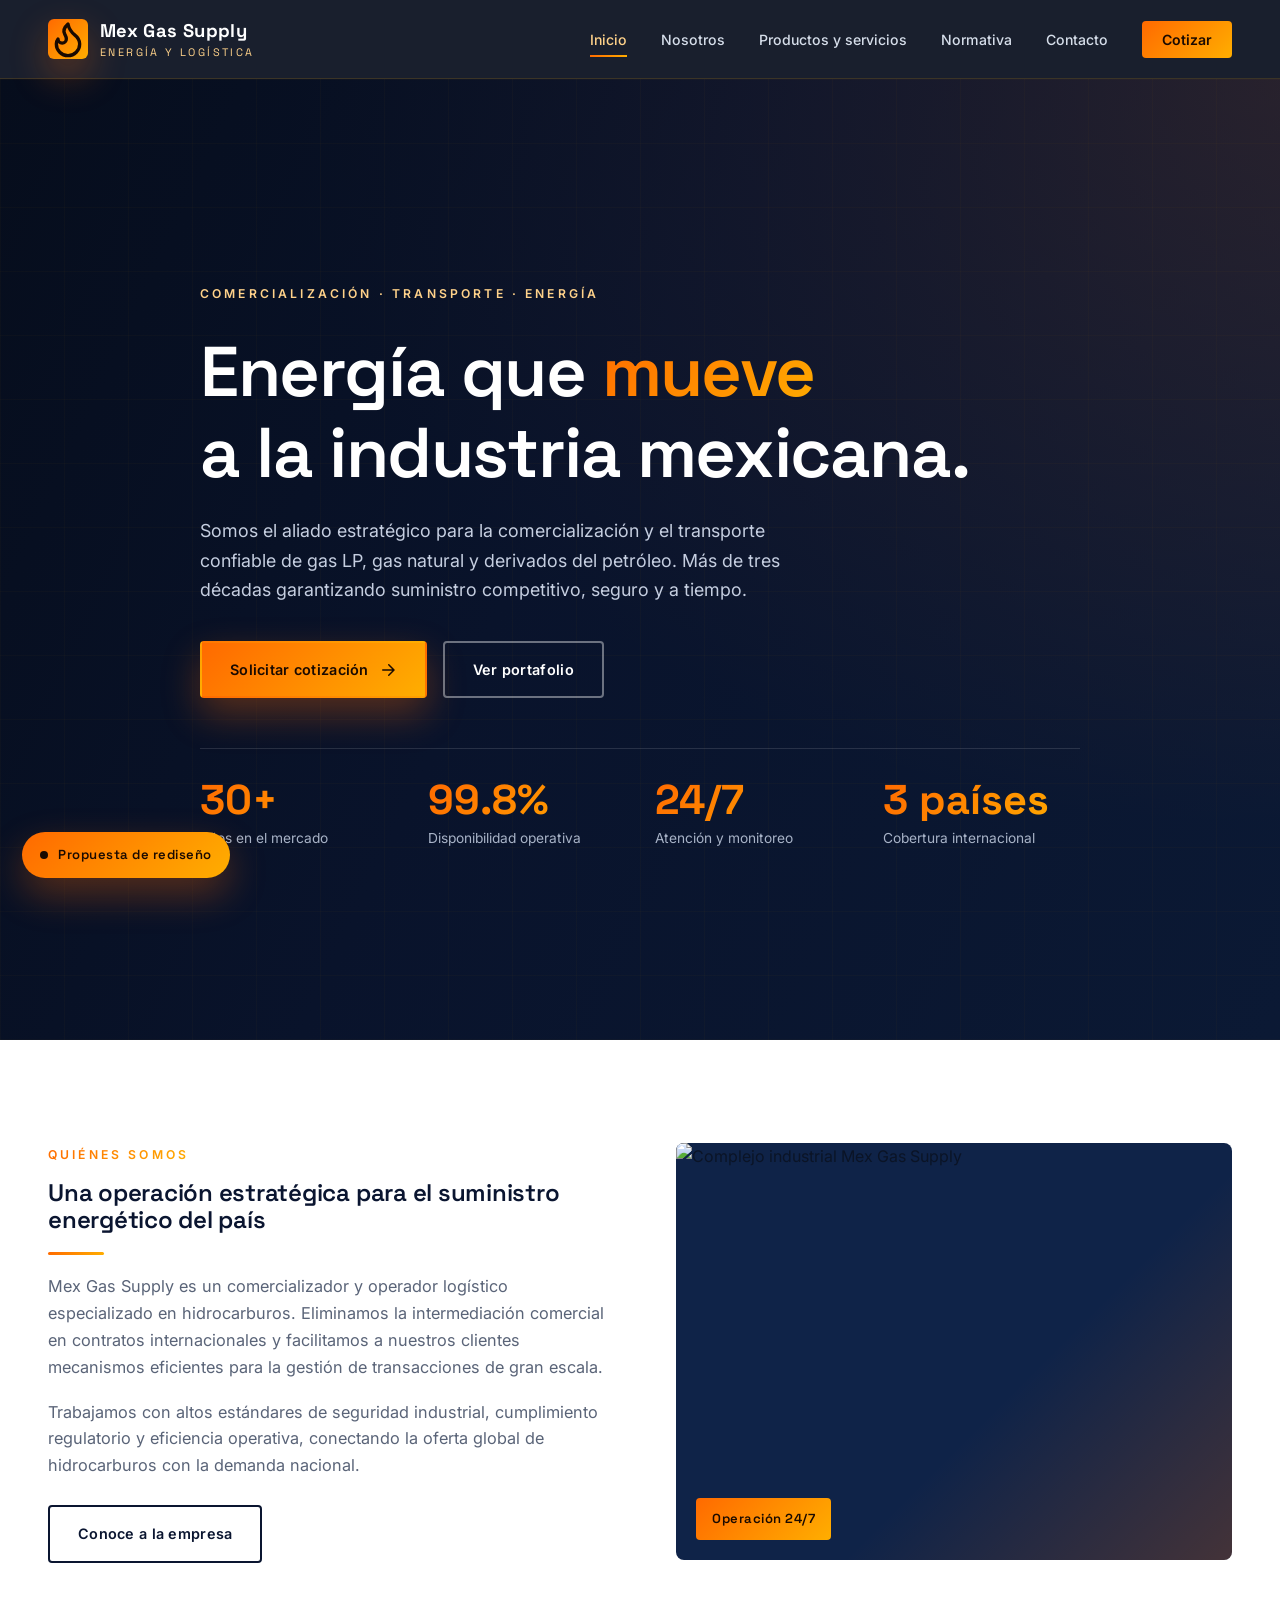
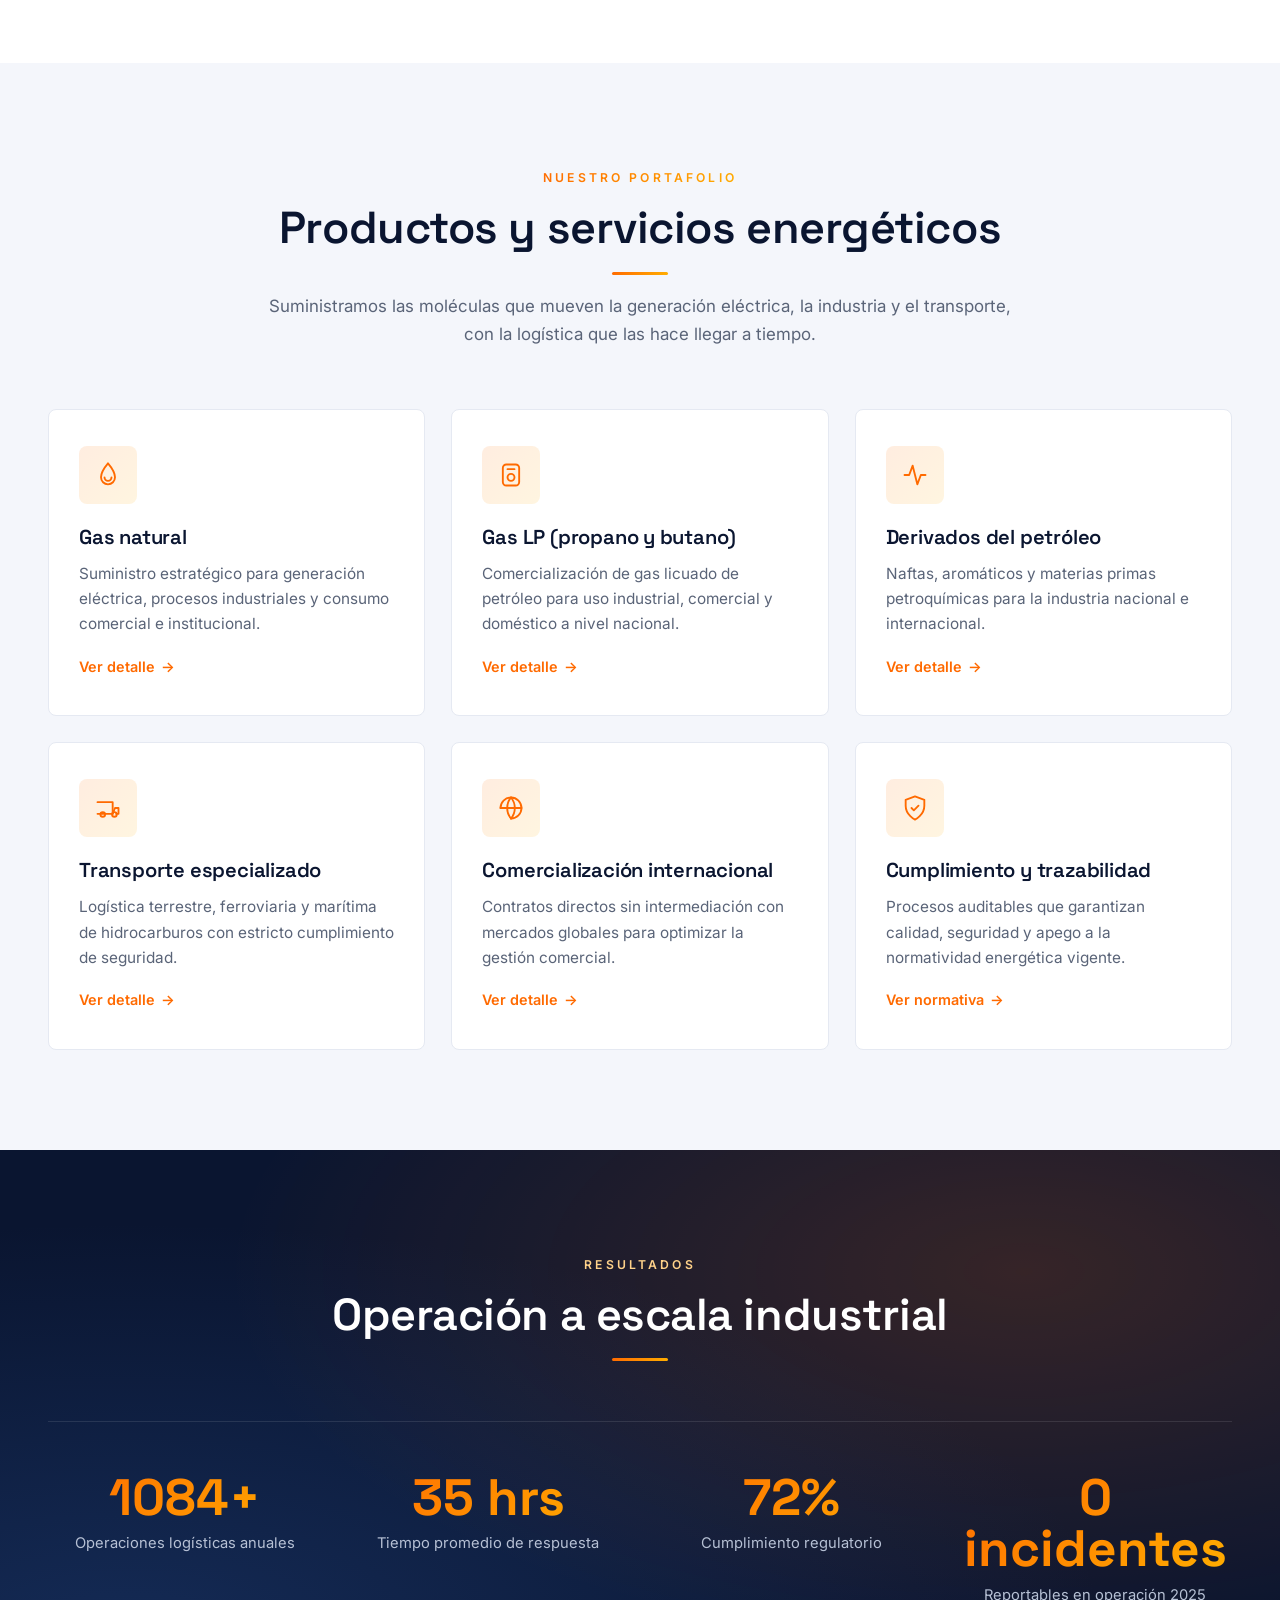
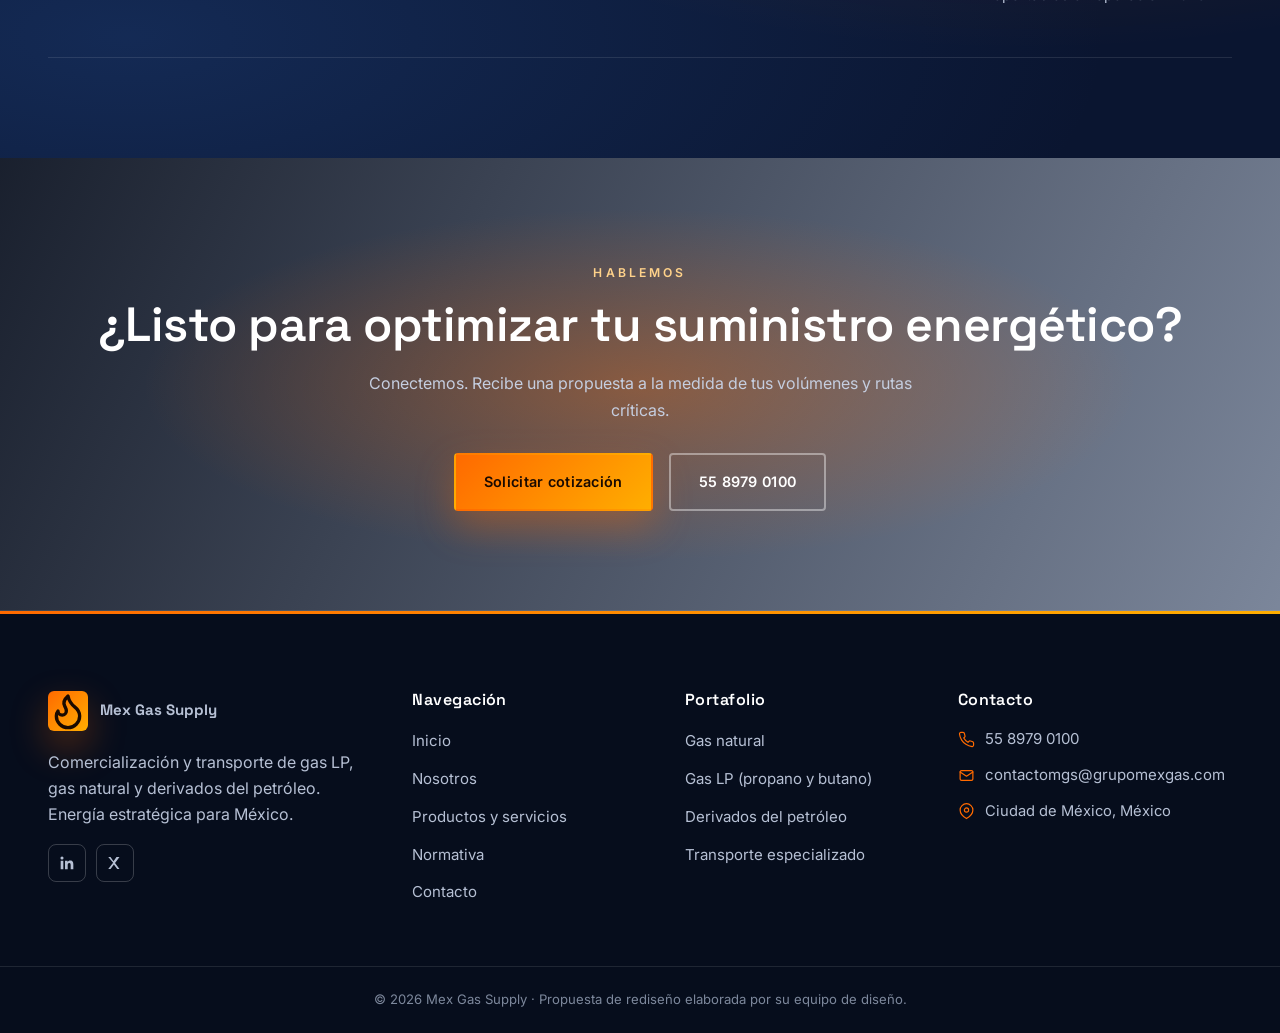
==== index.html @ ab895a46 "firts commit" ====
<!DOCTYPE html>
<html lang="es">
<head>
  <meta charset="UTF-8">
  <meta name="viewport" content="width=device-width, initial-scale=1.0">
  <title>Mex Gas Supply | Energía que mueve a México</title>
  <meta name="description" content="Mex Gas Supply: comercialización y transporte confiable de gas LP, gas natural y derivados del petróleo. Energía estratégica para la industria mexicana.">
  <link rel="stylesheet" href="styles.css">
</head>
<body>

  <!-- ============ HEADER ============ -->
  <header class="site-header">
    <div class="container header-inner">
      <a href="index.html" class="brand" aria-label="Mex Gas Supply">
        <span class="brand-mark"><svg viewBox="0 0 24 24" fill="none" stroke="#1a0a00" stroke-width="2" stroke-linecap="round" stroke-linejoin="round"><path d="M8.5 14.5A2.5 2.5 0 0 0 11 12c0-1.38-.5-2-1-3-1.072-2.143-.224-4.054 2-6 .5 2.5 2 4.9 4 6.5 2 1.6 3 3.5 3 5.5a7 7 0 1 1-14 0c0-1.153.433-2.294 1-3a2.5 2.5 0 0 0 2.5 2.5z"/></svg></span>
        <div>Mex Gas Supply<small>Energía y logística</small></div>
      </a>
      <nav aria-label="Navegación principal">
        <button class="nav-toggle" aria-label="Abrir menú" aria-expanded="false"><span></span></button>
        <ul class="nav-list">
          <li><a href="index.html" class="active">Inicio</a></li>
          <li><a href="nosotros.html">Nosotros</a></li>
          <li><a href="productos.html">Productos y servicios</a></li>
          <li><a href="normativa.html">Normativa</a></li>
          <li><a href="contacto.html">Contacto</a></li>
          <li class="nav-cta"><a href="contacto.html">Cotizar</a></li>
        </ul>
      </nav>
    </div>
  </header>

  <!-- ============ HERO ============ -->
  <section class="hero">
    <div class="hero-bg" style="background-image:url('https://images.unsplash.com/photo-1516199423456-1f1e91b06f25?auto=format&fit=crop&w=2000&q=70')"></div>
    <div class="container hero-inner">
      <span class="eyebrow light">Comercialización · Transporte · Energía</span>
      <h1>Energía que <span class="hl">mueve</span><br>a la industria mexicana.</h1>
      <p class="lead">Somos el aliado estratégico para la comercialización y el transporte confiable de gas LP, gas natural y derivados del petróleo. Más de tres décadas garantizando suministro competitivo, seguro y a tiempo.</p>
      <div class="hero-actions">
        <a href="contacto.html" class="btn btn-amber">Solicitar cotización
          <svg viewBox="0 0 24 24" fill="none" stroke="currentColor" stroke-width="2" stroke-linecap="round" stroke-linejoin="round"><path d="M5 12h14M13 5l7 7-7 7"/></svg>
        </a>
        <a href="productos.html" class="btn btn-outline">Ver portafolio</a>
      </div>

      <div class="hero-stats">
        <div class="stat"><div class="num count" data-target="30" data-suffix="+">30+</div><p>Años en el mercado</p></div>
        <div class="stat"><div class="num count" data-target="99.8" data-suffix="%">99.8%</div><p>Disponibilidad operativa</p></div>
        <div class="stat"><div class="num count" data-target="24" data-suffix="/7">24/7</div><p>Atención y monitoreo</p></div>
        <div class="stat"><div class="num count" data-target="3" data-suffix=" países">3 países</div><p>Cobertura internacional</p></div>
      </div>
    </div>
  </section>

  <!-- ============ INTRO / SPLIT ============ -->
  <section>
    <div class="container split">
      <div class="text reveal">
        <span class="eyebrow">Quiénes somos</span>
        <h2>Una operación estratégica para el suministro energético del país</h2>
        <hr class="gold-rule">
        <p>Mex Gas Supply es un comercializador y operador logístico especializado en hidrocarburos. Eliminamos la intermediación comercial en contratos internacionales y facilitamos a nuestros clientes mecanismos eficientes para la gestión de transacciones de gran escala.</p>
        <p>Trabajamos con altos estándares de seguridad industrial, cumplimiento regulatorio y eficiencia operativa, conectando la oferta global de hidrocarburos con la demanda nacional.</p>
        <a href="nosotros.html" class="btn btn-outline-dark" style="margin-top:8px;">Conoce a la empresa</a>
      </div>
      <div class="media reveal">
        <img src="https://images.unsplash.com/photo-1693847173071-bd6237101335?auto=format&fit=crop&w=1400&q=70" alt="Complejo industrial Mex Gas Supply" loading="lazy">
        <span class="badge">Operación 24/7</span>
      </div>
    </div>
  </section>

  <!-- ============ SERVICIOS ============ -->
  <section class="bg-light">
    <div class="container">
      <div class="section-head center reveal">
        <span class="eyebrow">Nuestro portafolio</span>
        <h2>Productos y servicios energéticos</h2>
        <hr class="gold-rule center">
        <p>Suministramos las moléculas que mueven la generación eléctrica, la industria y el transporte, con la logística que las hace llegar a tiempo.</p>
      </div>
      <div class="service-grid">
        <div class="svc-card reveal">
          <div class="ic"><svg viewBox="0 0 24 24" fill="none" stroke="currentColor" stroke-width="1.6" stroke-linecap="round" stroke-linejoin="round"><path d="M12 2C12 2 6 9 6 14a6 6 0 0 0 12 0c0-5-6-12-6-12z"/><path d="M9 14a3 3 0 0 0 6 0"/></svg></div>
          <h3>Gas natural</h3>
          <p>Suministro estratégico para generación eléctrica, procesos industriales y consumo comercial e institucional.</p>
          <a href="productos.html" class="arrow">Ver detalle </a>
        </div>
        <div class="svc-card reveal">
          <div class="ic"><svg viewBox="0 0 24 24" fill="none" stroke="currentColor" stroke-width="1.6" stroke-linecap="round" stroke-linejoin="round"><rect x="5" y="3" width="14" height="18" rx="3"/><circle cx="12" cy="14" r="3"/><path d="M9 7h6"/></svg></div>
          <h3>Gas LP (propano y butano)</h3>
          <p>Comercialización de gas licuado de petróleo para uso industrial, comercial y doméstico a nivel nacional.</p>
          <a href="productos.html" class="arrow">Ver detalle </a>
        </div>
        <div class="svc-card reveal">
          <div class="ic"><svg viewBox="0 0 24 24" fill="none" stroke="currentColor" stroke-width="1.6" stroke-linecap="round" stroke-linejoin="round"><path d="M3 12h4l3-8 4 16 3-8h4"/></svg></div>
          <h3>Derivados del petróleo</h3>
          <p>Naftas, aromáticos y materias primas petroquímicas para la industria nacional e internacional.</p>
          <a href="productos.html" class="arrow">Ver detalle </a>
        </div>
        <div class="svc-card reveal">
          <div class="ic"><svg viewBox="0 0 24 24" fill="none" stroke="currentColor" stroke-width="1.6" stroke-linecap="round" stroke-linejoin="round"><path d="M3 17h13l2-5h3v5h-2"/><circle cx="7.5" cy="17.5" r="2"/><circle cx="17.5" cy="17.5" r="2"/><path d="M3 7h13v10"/></svg></div>
          <h3>Transporte especializado</h3>
          <p>Logística terrestre, ferroviaria y marítima de hidrocarburos con estricto cumplimiento de seguridad.</p>
          <a href="productos.html" class="arrow">Ver detalle </a>
        </div>
        <div class="svc-card reveal">
          <div class="ic"><svg viewBox="0 0 24 24" fill="none" stroke="currentColor" stroke-width="1.6" stroke-linecap="round" stroke-linejoin="round"><path d="M3 12c0-5 4-9 9-9s9 4 9 9-4 9-9 9"/><path d="M3 12h18"/><path d="M12 3a14 14 0 0 1 0 18"/><path d="M12 3a14 14 0 0 0 0 18"/></svg></div>
          <h3>Comercialización internacional</h3>
          <p>Contratos directos sin intermediación con mercados globales para optimizar la gestión comercial.</p>
          <a href="productos.html" class="arrow">Ver detalle </a>
        </div>
        <div class="svc-card reveal">
          <div class="ic"><svg viewBox="0 0 24 24" fill="none" stroke="currentColor" stroke-width="1.6" stroke-linecap="round" stroke-linejoin="round"><path d="M12 22s8-4 8-12V5l-8-3-8 3v5c0 8 8 12 8 12z"/><path d="M9 12l2 2 4-4"/></svg></div>
          <h3>Cumplimiento y trazabilidad</h3>
          <p>Procesos auditables que garantizan calidad, seguridad y apego a la normatividad energética vigente.</p>
          <a href="normativa.html" class="arrow">Ver normativa </a>
        </div>
      </div>
    </div>
  </section>

  <!-- ============ MÉTRICAS BAND ============ -->
  <section class="bg-dark">
    <div class="container">
      <div class="section-head center reveal">
        <span class="eyebrow light">Resultados</span>
        <h2>Operación a escala industrial</h2>
        <hr class="gold-rule center">
      </div>
      <div class="metrics">
        <div class="metric reveal"><div class="num"><span class="count" data-target="1500" data-suffix="+">1,500+</span></div><p>Operaciones logísticas anuales</p></div>
        <div class="metric reveal"><div class="num"><span class="count" data-target="48" data-suffix=" hrs">48 hrs</span></div><p>Tiempo promedio de respuesta</p></div>
        <div class="metric reveal"><div class="num"><span class="count" data-target="100" data-suffix="%">100%</span></div><p>Cumplimiento regulatorio</p></div>
        <div class="metric reveal"><div class="num"><span class="count" data-target="0" data-suffix=" incidentes">0 incidentes</span></div><p>Reportables en operación 2025</p></div>
      </div>
    </div>
  </section>

  <!-- ============ CTA ============ -->
  <section class="cta-band" style="background-image:linear-gradient(115deg, rgba(6,13,28,.92), rgba(15,35,72,.55)), url('https://images.unsplash.com/photo-1566221857770-508d35ee6220?auto=format&fit=crop&w=2000&q=70'); background-size:cover; background-position:center;">
    <div class="container reveal">
      <span class="eyebrow light">Hablemos</span>
      <h2>¿Listo para optimizar tu suministro energético?</h2>
      <p>Conectemos. Recibe una propuesta a la medida de tus volúmenes y rutas críticas.</p>
      <div class="hero-actions" style="justify-content:center;">
        <a href="contacto.html" class="btn btn-amber">Solicitar cotización</a>
        <a href="tel:+525589790100" class="btn btn-outline">55 8979 0100</a>
      </div>
    </div>
  </section>

  <!-- ============ FOOTER ============ -->
  <footer class="site-footer">
    <div class="container">
      <div class="footer-grid">
        <div class="footer-col">
          <a href="index.html" class="footer-brand">
            <span class="brand-mark"><svg viewBox="0 0 24 24" fill="none" stroke="#1a0a00" stroke-width="2" stroke-linecap="round" stroke-linejoin="round"><path d="M8.5 14.5A2.5 2.5 0 0 0 11 12c0-1.38-.5-2-1-3-1.072-2.143-.224-4.054 2-6 .5 2.5 2 4.9 4 6.5 2 1.6 3 3.5 3 5.5a7 7 0 1 1-14 0c0-1.153.433-2.294 1-3a2.5 2.5 0 0 0 2.5 2.5z"/></svg></span>
            Mex Gas Supply
          </a>
          <p>Comercialización y transporte de gas LP, gas natural y derivados del petróleo. Energía estratégica para México.</p>
          <div class="footer-social">
            <a href="#" aria-label="LinkedIn"><svg viewBox="0 0 24 24" fill="currentColor"><path d="M20.45 20.45h-3.55v-5.57c0-1.33-.02-3.03-1.85-3.03-1.85 0-2.13 1.45-2.13 2.94v5.66H9.36V9h3.41v1.56h.05c.47-.9 1.63-1.85 3.36-1.85 3.6 0 4.27 2.37 4.27 5.45v6.29zM5.34 7.43a2.06 2.06 0 1 1 0-4.13 2.06 2.06 0 0 1 0 4.13zM7.12 20.45H3.56V9h3.56v11.45z"/></svg></a>
            <a href="#" aria-label="Twitter"><svg viewBox="0 0 24 24" fill="currentColor"><path d="M18 4l-6 8 6 8h-3l-4.5-6L6 20H3l6.5-8.5L3 4h3l4 5.5L14 4z"/></svg></a>
          </div>
        </div>
        <div class="footer-col">
          <h4>Navegación</h4>
          <ul>
            <li><a href="index.html">Inicio</a></li>
            <li><a href="nosotros.html">Nosotros</a></li>
            <li><a href="productos.html">Productos y servicios</a></li>
            <li><a href="normativa.html">Normativa</a></li>
            <li><a href="contacto.html">Contacto</a></li>
          </ul>
        </div>
        <div class="footer-col">
          <h4>Portafolio</h4>
          <ul>
            <li><a href="productos.html">Gas natural</a></li>
            <li><a href="productos.html">Gas LP (propano y butano)</a></li>
            <li><a href="productos.html">Derivados del petróleo</a></li>
            <li><a href="productos.html">Transporte especializado</a></li>
          </ul>
        </div>
        <div class="footer-col">
          <h4>Contacto</h4>
          <ul class="footer-contact">
            <li><svg viewBox="0 0 24 24" fill="none" stroke="currentColor" stroke-width="1.7" stroke-linecap="round" stroke-linejoin="round"><path d="M22 16.92v3a2 2 0 0 1-2.18 2 19.79 19.79 0 0 1-8.63-3.07 19.5 19.5 0 0 1-6-6 19.79 19.79 0 0 1-3.07-8.67A2 2 0 0 1 4.11 2h3a2 2 0 0 1 2 1.72c.13.96.36 1.9.7 2.81a2 2 0 0 1-.45 2.11L8.09 9.91a16 16 0 0 0 6 6l1.27-1.27a2 2 0 0 1 2.11-.45c.91.34 1.85.57 2.81.7A2 2 0 0 1 22 16.92z"/></svg><span><a href="tel:+525589790100">55 8979 0100</a></span></li>
            <li><svg viewBox="0 0 24 24" fill="none" stroke="currentColor" stroke-width="1.7" stroke-linecap="round" stroke-linejoin="round"><rect x="3" y="5" width="18" height="14" rx="2"/><path d="M3 7l9 6 9-6"/></svg><span><a href="mailto:contactomgs@grupomexgas.com">contactomgs@grupomexgas.com</a></span></li>
            <li><svg viewBox="0 0 24 24" fill="none" stroke="currentColor" stroke-width="1.7" stroke-linecap="round" stroke-linejoin="round"><path d="M21 10c0 7-9 12-9 12s-9-5-9-12a9 9 0 0 1 18 0z"/><circle cx="12" cy="10" r="3"/></svg><span>Ciudad de México, México</span></li>
          </ul>
        </div>
      </div>
    </div>
    <div class="footer-bottom">
      <div class="container">© <span class="js-year">2026</span> Mex Gas Supply · Propuesta de rediseño elaborada por su equipo de diseño.</div>
    </div>
  </footer>

  <div class="propuesta-banner"><span class="dot"></span> Propuesta de rediseño</div>

  <script src="script.js"></script>
</body>
</html>
---- styles.css ----
/* ============================================================
   Mex Gas Supply — Propuesta de rediseño
   Estilo: Corporativo energético moderno (azul marino + ámbar)
   ============================================================ */

@import url('https://fonts.googleapis.com/css2?family=Space+Grotesk:wght@500;600;700&family=Inter:wght@300;400;500;600;700&display=swap');

:root {
  --bg-deep:    #060d1c;
  --navy-900:   #0a1530;
  --navy-800:   #0f2348;
  --navy-700:   #173465;
  --navy-600:   #234a8c;
  --accent:     #ff6a00;
  --accent-2:   #ffae00;
  --amber:      #ffb648;
  --amber-soft: #ffd28a;
  --grad: linear-gradient(135deg, #ff6a00 0%, #ffae00 100%);
  --grad-soft: linear-gradient(135deg, rgba(255,106,0,.12), rgba(255,174,0,.12));

  --paper:      #ffffff;
  --light:      #f4f6fb;
  --line:       #e5e9f2;
  --ink:        #0b1426;
  --muted:      #5a6478;

  --shadow:     0 24px 50px rgba(10,21,48,.12);
  --shadow-sm:  0 10px 26px rgba(10,21,48,.08);
  --shadow-amber: 0 16px 38px rgba(255,106,0,.32);

  --display: 'Space Grotesk', system-ui, sans-serif;
  --body: 'Inter', system-ui, -apple-system, sans-serif;
  --maxw: 1240px;
}

* { box-sizing: border-box; margin: 0; padding: 0; }
html { scroll-behavior: smooth; }
body {
  font-family: var(--body);
  color: var(--ink);
  background: var(--paper);
  line-height: 1.65;
  -webkit-font-smoothing: antialiased;
}
img { max-width: 100%; display: block; }
a { color: inherit; text-decoration: none; }

h1, h2, h3, h4 { font-family: var(--display); font-weight: 600; color: var(--navy-900); line-height: 1.15; letter-spacing: -.01em; }
.bg-dark h1, .bg-dark h2, .bg-dark h3, .bg-dark h4 { color: #fff; }

.container { width: 100%; max-width: var(--maxw); margin: 0 auto; padding: 0 28px; }

.eyebrow {
  font-family: var(--body);
  font-size: .76rem; font-weight: 600;
  letter-spacing: .26em; text-transform: uppercase;
  background: var(--grad); -webkit-background-clip: text; background-clip: text; color: transparent;
  margin-bottom: 14px; display: inline-block;
}
.eyebrow.light { background: none; color: var(--amber-soft); -webkit-text-fill-color: var(--amber-soft); }

.gold-rule { width: 56px; height: 3px; background: var(--grad); border: 0; margin: 18px 0; border-radius: 3px; }
.gold-rule.center { margin-left: auto; margin-right: auto; }

/* ---------- Botones ---------- */
.btn {
  display: inline-flex; align-items: center; gap: 10px;
  font-family: var(--body); font-weight: 600; font-size: .9rem;
  letter-spacing: .02em;
  padding: 15px 28px; border-radius: 4px; cursor: pointer;
  border: 2px solid transparent; transition: all .25s ease;
}
.btn svg { width: 18px; height: 18px; }
.btn-amber { background: var(--grad); color: #1a0a00; box-shadow: var(--shadow-amber); }
.btn-amber:hover { transform: translateY(-2px); box-shadow: 0 22px 44px rgba(255,106,0,.45); }
.btn-outline { background: transparent; color: #fff; border-color: rgba(255,255,255,.4); }
.btn-outline:hover { border-color: var(--amber); color: var(--amber-soft); background: rgba(255,180,72,.08); }
.btn-dark { background: var(--navy-900); color: #fff; }
.btn-dark:hover { background: var(--navy-800); transform: translateY(-2px); }
.btn-outline-dark { background: transparent; color: var(--navy-900); border-color: var(--navy-900); }
.btn-outline-dark:hover { background: var(--navy-900); color: #fff; }

/* ============================================================
   HEADER
   ============================================================ */
.site-header {
  position: sticky; top: 0; z-index: 100;
  background: rgba(6, 13, 28, .92); backdrop-filter: blur(12px);
  border-bottom: 1px solid rgba(255,174,0,.15);
}
.header-inner { display: flex; align-items: center; justify-content: space-between; height: 78px; }
.brand { display: flex; align-items: center; gap: 12px; color: #fff; font-family: var(--display); font-weight: 700; font-size: 1.15rem; letter-spacing: .02em; }
.brand-mark { width: 40px; height: 40px; border-radius: 6px; background: var(--grad); display: grid; place-items: center; box-shadow: var(--shadow-amber); }
.brand-mark span { color: #1a0a00; font-family: var(--display); font-weight: 700; font-size: 1.05rem; }
.brand small { display: block; color: var(--amber-soft); font-size: .68rem; font-weight: 400; letter-spacing: .22em; text-transform: uppercase; margin-top: -2px; }

.nav-list { list-style: none; display: flex; align-items: center; gap: 34px; }
.nav-list a {
  color: #d6deea; font-size: .88rem; font-weight: 500;
  position: relative; padding: 6px 0; transition: color .2s;
}
.nav-list a::after {
  content: ''; position: absolute; left: 0; bottom: -3px;
  width: 0; height: 2px; background: var(--grad); transition: width .3s;
}
.nav-list a:hover { color: #fff; }
.nav-list a:hover::after, .nav-list a.active::after { width: 100%; }
.nav-list a.active { color: var(--amber-soft); }

.nav-cta a {
  background: var(--grad); color: #1a0a00 !important;
  padding: 10px 20px !important; border-radius: 4px; font-weight: 600;
}
.nav-cta a::after { display: none; }
.nav-cta a:hover { transform: translateY(-1px); box-shadow: var(--shadow-amber); }

.nav-toggle { display: none; background: none; border: 0; cursor: pointer; width: 40px; height: 40px; position: relative; }
.nav-toggle span, .nav-toggle span::before, .nav-toggle span::after {
  content: ''; position: absolute; left: 8px; width: 24px; height: 2px; background: #fff; transition: all .3s;
}
.nav-toggle span { top: 19px; }
.nav-toggle span::before { top: -7px; }
.nav-toggle span::after { top: 7px; }
.nav-toggle.open span { background: transparent; }
.nav-toggle.open span::before { top: 0; transform: rotate(45deg); }
.nav-toggle.open span::after { top: 0; transform: rotate(-45deg); }

/* ============================================================
   HERO
   ============================================================ */
.hero {
  position: relative; min-height: 86vh; color: #fff; overflow: hidden;
  background:
    linear-gradient(115deg, rgba(6,13,28,.92) 0%, rgba(10,21,48,.78) 45%, rgba(15,35,72,.55) 100%),
    radial-gradient(ellipse at top right, rgba(255,106,0,.35), transparent 55%),
    var(--bg-deep);
  display: flex; align-items: center;
}
.hero-bg {
  position: absolute; inset: 0; z-index: 0;
  background-size: cover; background-position: center;
  opacity: .55; mix-blend-mode: luminosity;
}
.hero::after {
  content: ''; position: absolute; inset: 0;
  background-image:
    linear-gradient(rgba(255,174,0,.05) 1px, transparent 1px),
    linear-gradient(90deg, rgba(255,174,0,.05) 1px, transparent 1px);
  background-size: 64px 64px; opacity: .5; pointer-events: none;
}
.hero-inner { position: relative; z-index: 2; max-width: 880px; padding: 100px 0 90px; }
.hero h1 {
  color: #fff; font-size: clamp(2.4rem, 5.6vw, 4.4rem);
  margin: 14px 0 22px; letter-spacing: -.02em;
}
.hero h1 .hl { background: var(--grad); -webkit-background-clip: text; background-clip: text; color: transparent; }
.hero p.lead { color: #c5cee0; font-size: 1.12rem; max-width: 620px; margin-bottom: 36px; }
.hero-actions { display: flex; gap: 16px; flex-wrap: wrap; }
.hero-stats {
  position: relative; z-index: 2; display: grid; grid-template-columns: repeat(4, 1fr);
  gap: 30px; padding: 30px 0 0; margin-top: 50px;
  border-top: 1px solid rgba(255,255,255,.12);
}
.hero-stats .stat .num {
  font-family: var(--display); font-size: clamp(1.8rem,3.4vw,2.6rem); font-weight: 700;
  background: var(--grad); -webkit-background-clip: text; background-clip: text; color: transparent;
  line-height: 1; margin-bottom: 6px;
}
.hero-stats .stat p { color: #a8b3c7; font-size: .86rem; }

/* ---------- Page hero (interiores) ---------- */
.page-hero {
  position: relative; padding: 110px 0 80px; color: #fff; text-align: left; overflow: hidden;
  background:
    linear-gradient(115deg, rgba(6,13,28,.92), rgba(15,35,72,.6)),
    radial-gradient(ellipse at right, rgba(255,106,0,.28), transparent 50%),
    var(--bg-deep);
}
.page-hero-bg {
  position: absolute; inset: 0; z-index: 0; background-size: cover; background-position: center;
  opacity: .35; mix-blend-mode: luminosity;
}
.page-hero .container { position: relative; z-index: 2; }
.page-hero h1 { color: #fff; font-size: clamp(2rem, 4.6vw, 3.2rem); margin-bottom: 16px; }
.page-hero p { color: #c5cee0; max-width: 680px; font-size: 1.05rem; }
.breadcrumb { font-size: .76rem; letter-spacing: .22em; text-transform: uppercase; color: var(--amber-soft); margin-bottom: 16px; }

/* ============================================================
   SECCIONES
   ============================================================ */
section { padding: 100px 0; }
.section-head { max-width: 760px; margin-bottom: 60px; }
.section-head.center { margin-left: auto; margin-right: auto; text-align: center; }
.section-head h2 { font-size: clamp(1.9rem, 3.8vw, 2.8rem); }
.section-head p { color: var(--muted); margin-top: 18px; font-size: 1.06rem; }
.bg-light { background: var(--light); }
.bg-dark { background: var(--navy-900); color: #fff; position: relative; overflow: hidden; }
.bg-dark::before {
  content: ''; position: absolute; inset: 0;
  background:
    radial-gradient(ellipse at 80% 20%, rgba(255,106,0,.18), transparent 55%),
    radial-gradient(ellipse at 10% 80%, rgba(35,74,140,.4), transparent 60%);
  pointer-events: none;
}
.bg-dark .container { position: relative; z-index: 2; }
.bg-dark p { color: #b6c0d4; }

/* ---------- Split (texto + imagen) ---------- */
.split { display: grid; grid-template-columns: 1fr 1fr; gap: 72px; align-items: center; }
.split .text p { color: var(--muted); margin-bottom: 18px; font-size: 1.02rem; }
.split .media {
  position: relative; border-radius: 8px; overflow: hidden;
  aspect-ratio: 4/3; background: var(--navy-800);
}
.split .media img { width: 100%; height: 100%; object-fit: cover; }
.split .media::after {
  content: ''; position: absolute; inset: 0;
  background: linear-gradient(135deg, transparent 60%, rgba(255,106,0,.22));
  pointer-events: none;
}
.split .media .badge {
  position: absolute; bottom: 20px; left: 20px; z-index: 2;
  background: var(--grad); color: #1a0a00; padding: 10px 16px; border-radius: 4px;
  font-family: var(--display); font-weight: 600; font-size: .82rem; letter-spacing: .04em;
}

/* ---------- Tarjetas de servicios (Inicio) ---------- */
.service-grid { display: grid; grid-template-columns: repeat(3, 1fr); gap: 26px; }
.svc-card {
  background: var(--paper); border: 1px solid var(--line); border-radius: 8px; padding: 36px 30px;
  position: relative; overflow: hidden; transition: all .35s;
}
.svc-card::before {
  content: ''; position: absolute; top: 0; left: 0; right: 0; height: 3px;
  background: var(--grad); transform: scaleX(0); transform-origin: left; transition: transform .4s;
}
.svc-card:hover { transform: translateY(-8px); box-shadow: var(--shadow); border-color: rgba(255,106,0,.35); }
.svc-card:hover::before { transform: scaleX(1); }
.svc-card .ic {
  width: 58px; height: 58px; border-radius: 8px; display: grid; place-items: center;
  background: var(--grad-soft); color: var(--accent); margin-bottom: 22px;
}
.svc-card .ic svg { width: 28px; height: 28px; }
.svc-card h3 { font-size: 1.26rem; margin-bottom: 12px; color: var(--navy-900); }
.svc-card p { color: var(--muted); font-size: .96rem; }
.svc-card .arrow { margin-top: 18px; font-weight: 600; color: var(--accent); font-size: .9rem; display: inline-flex; align-items: center; gap: 6px; }
.svc-card .arrow::after { content: '→'; transition: transform .3s; }
.svc-card:hover .arrow::after { transform: translateX(6px); }

/* ---------- Productos (con foto + lista) ---------- */
.product-grid { display: grid; grid-template-columns: repeat(2, 1fr); gap: 30px; }
.product-card {
  display: grid; grid-template-columns: 240px 1fr; background: var(--paper);
  border: 1px solid var(--line); border-radius: 10px; overflow: hidden; box-shadow: var(--shadow-sm);
  transition: transform .3s, box-shadow .3s;
}
.product-card:hover { transform: translateY(-6px); box-shadow: var(--shadow); }
.product-card .pic { background: var(--navy-800); position: relative; }
.product-card .pic img { width: 100%; height: 100%; object-fit: cover; }
.product-card .pic::after {
  content: ''; position: absolute; inset: 0;
  background: linear-gradient(135deg, rgba(10,21,48,.4), rgba(255,106,0,.25));
}
.product-card .pic .num {
  position: absolute; top: 16px; left: 16px;
  font-family: var(--display); font-size: 1.1rem; font-weight: 700; color: #fff;
  background: rgba(0,0,0,.4); padding: 6px 12px; border-radius: 4px; z-index: 2;
}
.product-card .body { padding: 28px 30px; }
.product-card h3 { font-size: 1.32rem; margin-bottom: 8px; }
.product-card .sub { color: var(--accent); font-weight: 500; font-size: .88rem; margin-bottom: 14px; display: block; }
.product-card .desc { color: var(--muted); font-size: .96rem; margin-bottom: 16px; }
.product-card ul { list-style: none; }
.product-card ul li {
  position: relative; padding: 6px 0 6px 22px; color: var(--ink); font-size: .92rem;
}
.product-card ul li::before {
  content: ''; position: absolute; left: 0; top: 14px;
  width: 10px; height: 2px; background: var(--grad); border-radius: 2px;
}

/* ---------- Métricas / stats band ---------- */
.metrics {
  display: grid; grid-template-columns: repeat(4, 1fr); gap: 30px;
  padding: 50px 0; border-top: 1px solid rgba(255,255,255,.1); border-bottom: 1px solid rgba(255,255,255,.1);
}
.metric { text-align: center; }
.metric .num {
  font-family: var(--display); font-size: clamp(2rem,4vw,3.2rem); font-weight: 700;
  background: var(--grad); -webkit-background-clip: text; background-clip: text; color: transparent;
  line-height: 1; margin-bottom: 8px;
}
.metric p { color: #b6c0d4; font-size: .92rem; }

/* ---------- Valores / pilares ---------- */
.pillar-grid { display: grid; grid-template-columns: repeat(3, 1fr); gap: 26px; }
.pillar {
  background: rgba(255,255,255,.04); border: 1px solid rgba(255,255,255,.08);
  padding: 36px 30px; border-radius: 10px; transition: all .35s;
}
.pillar:hover { background: rgba(255,174,0,.08); border-color: rgba(255,174,0,.3); transform: translateY(-4px); }
.pillar .ic { color: var(--amber); margin-bottom: 20px; }
.pillar .ic svg { width: 32px; height: 32px; }
.pillar h4 { color: #fff; font-size: 1.15rem; margin-bottom: 10px; }
.pillar p { color: #aab3c4; font-size: .94rem; }

/* ---------- Timeline / historia ---------- */
.timeline { position: relative; max-width: 760px; margin: 0 auto; padding-left: 40px; }
.timeline::before { content: ''; position: absolute; left: 12px; top: 6px; bottom: 6px; width: 2px; background: var(--grad); border-radius: 2px; }
.tl-item { position: relative; padding-bottom: 36px; }
.tl-item::before { content: ''; position: absolute; left: -34px; top: 4px; width: 16px; height: 16px; border-radius: 50%; background: var(--accent); box-shadow: 0 0 0 4px rgba(255,106,0,.18); }
.tl-item .year { font-family: var(--display); color: var(--accent); font-weight: 700; font-size: 1rem; margin-bottom: 4px; }
.tl-item h4 { color: var(--navy-900); font-size: 1.1rem; margin-bottom: 4px; }
.tl-item p { color: var(--muted); font-size: .96rem; }

/* ---------- Normativa / lista ---------- */
.norm-grid { display: grid; grid-template-columns: repeat(2, 1fr); gap: 24px; }
.norm-card {
  background: var(--paper); border: 1px solid var(--line); border-radius: 8px;
  padding: 28px 30px; display: flex; gap: 18px; transition: all .3s;
}
.norm-card:hover { border-color: rgba(255,106,0,.35); box-shadow: var(--shadow-sm); transform: translateY(-3px); }
.norm-card .ic {
  flex: 0 0 48px; width: 48px; height: 48px; border-radius: 8px; display: grid; place-items: center;
  background: var(--grad-soft); color: var(--accent);
}
.norm-card .ic svg { width: 22px; height: 22px; }
.norm-card h4 { font-size: 1.06rem; margin-bottom: 6px; color: var(--navy-900); }
.norm-card p { color: var(--muted); font-size: .94rem; }

/* ============================================================
   CTA grande
   ============================================================ */
.cta-band {
  position: relative; color: #fff; text-align: center; overflow: hidden;
  background: linear-gradient(115deg, var(--bg-deep), var(--navy-800));
}
.cta-band::before {
  content: ''; position: absolute; inset: 0;
  background:
    radial-gradient(ellipse at center, rgba(255,106,0,.35), transparent 55%);
}
.cta-band .container { position: relative; z-index: 2; }
.cta-band h2 { color: #fff; font-size: clamp(2rem,4vw,3rem); }
.cta-band p { color: #c5cee0; max-width: 580px; margin: 18px auto 30px; }

/* ============================================================
   CONTACTO
   ============================================================ */
.contact-grid { display: grid; grid-template-columns: 1fr 1.15fr; gap: 60px; align-items: start; }
.info-block { margin-bottom: 28px; display: flex; gap: 18px; }
.info-block .ic { flex: 0 0 48px; width: 48px; height: 48px; border-radius: 8px; background: var(--grad-soft); color: var(--accent); display: grid; place-items: center; }
.info-block .ic svg { width: 22px; height: 22px; }
.info-block h4 { font-size: 1rem; margin-bottom: 4px; }
.info-block p, .info-block a { color: var(--muted); font-size: .96rem; }
.info-block a:hover { color: var(--accent); }

.contact-form { background: var(--paper); border: 1px solid var(--line); border-radius: 10px; padding: 40px; box-shadow: var(--shadow-sm); }
.form-row { display: grid; grid-template-columns: 1fr 1fr; gap: 18px; }
.field { margin-bottom: 18px; }
.field label { display: block; font-size: .78rem; font-weight: 600; letter-spacing: .04em; color: var(--ink); margin-bottom: 7px; }
.field input, .field textarea, .field select {
  width: 100%; padding: 13px 16px; border: 1px solid var(--line); border-radius: 6px;
  font-family: var(--body); font-size: .95rem; color: var(--ink); background: #fafbfd; transition: all .2s;
}
.field input:focus, .field textarea:focus, .field select:focus {
  outline: none; border-color: var(--accent); box-shadow: 0 0 0 3px rgba(255,106,0,.15); background: #fff;
}
.field textarea { resize: vertical; min-height: 130px; }
.form-success {
  display: none; background: rgba(46,125,50,.08); border: 1px solid rgba(46,125,50,.3);
  color: #2e7d32; padding: 14px 18px; border-radius: 6px; margin-bottom: 18px; font-size: .92rem;
}
.form-success.show { display: block; }
.map-wrap { margin-top: 20px; }
.map-wrap iframe { width: 100%; height: 420px; border: 0; border-radius: 10px; box-shadow: var(--shadow-sm); display: block; }

/* ============================================================
   FOOTER
   ============================================================ */
.site-footer { background: var(--bg-deep); color: #b6c0d4; padding: 80px 0 0; position: relative; overflow: hidden; }
.site-footer::before { content: ''; position: absolute; top: 0; left: 0; right: 0; height: 3px; background: var(--grad); }
.footer-grid { display: grid; grid-template-columns: 1.4fr 1fr 1fr 1.2fr; gap: 44px; padding-bottom: 50px; }
.footer-brand { display: flex; align-items: center; gap: 12px; color: #fff; font-family: var(--display); font-weight: 700; margin-bottom: 18px; }
.footer-col h4 { color: #fff; font-size: 1rem; margin-bottom: 18px; letter-spacing: .03em; }
.footer-col ul { list-style: none; }
.footer-col ul li { margin-bottom: 11px; }
.footer-col a { color: #b6c0d4; font-size: .94rem; transition: color .2s; }
.footer-col a:hover { color: var(--amber-soft); }
.footer-contact li { display: flex; gap: 10px; align-items: flex-start; font-size: .92rem; }
.footer-contact svg { width: 17px; height: 17px; color: var(--accent); flex: 0 0 17px; margin-top: 4px; }
.footer-social { display: flex; gap: 10px; margin-top: 16px; }
.footer-social a { width: 38px; height: 38px; border: 1px solid rgba(255,255,255,.2); border-radius: 8px; display: grid; place-items: center; transition: all .25s; }
.footer-social a:hover { background: var(--grad); border-color: transparent; color: #1a0a00; }
.footer-social svg { width: 18px; height: 18px; }
.footer-bottom { border-top: 1px solid rgba(255,255,255,.1); padding: 22px 0; text-align: center; font-size: .82rem; color: #7d889c; }

/* Floating banner de propuesta */
.propuesta-banner {
  position: fixed; left: 22px; bottom: 22px; z-index: 90;
  background: var(--grad); color: #1a0a00;
  padding: 12px 18px; border-radius: 100px; font-family: var(--display);
  font-weight: 600; font-size: .82rem; letter-spacing: .04em;
  box-shadow: var(--shadow-amber); display: flex; gap: 10px; align-items: center;
}
.propuesta-banner span.dot { width: 8px; height: 8px; border-radius: 50%; background: #1a0a00; animation: pulse 1.6s infinite; }
@keyframes pulse { 0%,100% { opacity: 1; } 50% { opacity: .25; } }

/* ============================================================
   ANIMACIONES
   ============================================================ */
.reveal { opacity: 0; transform: translateY(28px); transition: opacity .7s ease, transform .7s ease; }
.reveal.in { opacity: 1; transform: none; }

/* ============================================================
   RESPONSIVE
   ============================================================ */
@media (max-width: 1000px) {
  .hero-stats, .metrics { grid-template-columns: repeat(2, 1fr); }
  .footer-grid { grid-template-columns: 1fr 1fr; }
  .pillar-grid, .service-grid { grid-template-columns: repeat(2, 1fr); }
  .product-grid { grid-template-columns: 1fr; }
  .norm-grid { grid-template-columns: 1fr; }
}
@media (max-width: 820px) {
  .nav-toggle { display: block; }
  .nav-list {
    position: absolute; top: 78px; left: 0; right: 0;
    flex-direction: column; align-items: stretch; gap: 0;
    background: var(--bg-deep); border-top: 1px solid rgba(255,174,0,.2);
    max-height: 0; overflow: hidden; transition: max-height .35s;
  }
  .nav-list.open { max-height: 540px; }
  .nav-list li { border-bottom: 1px solid rgba(255,255,255,.06); }
  .nav-list a { display: block; padding: 16px 28px; }
  .nav-list a::after { display: none; }
  .nav-cta { margin: 14px 28px 18px; }

  .split { grid-template-columns: 1fr; gap: 40px; }
  .split .media { order: -1; }
  .product-card { grid-template-columns: 1fr; }
  .product-card .pic { height: 200px; }
  .contact-grid { grid-template-columns: 1fr; gap: 40px; }
  .form-row { grid-template-columns: 1fr; }
}
@media (max-width: 560px) {
  section { padding: 70px 0; }
  .hero { min-height: 75vh; }
  .hero-inner { padding: 80px 0 60px; }
  .pillar-grid, .service-grid { grid-template-columns: 1fr; }
  .footer-grid { grid-template-columns: 1fr; gap: 32px; }
  .container { padding: 0 20px; }
  .propuesta-banner { left: 12px; right: 12px; justify-content: center; }
}
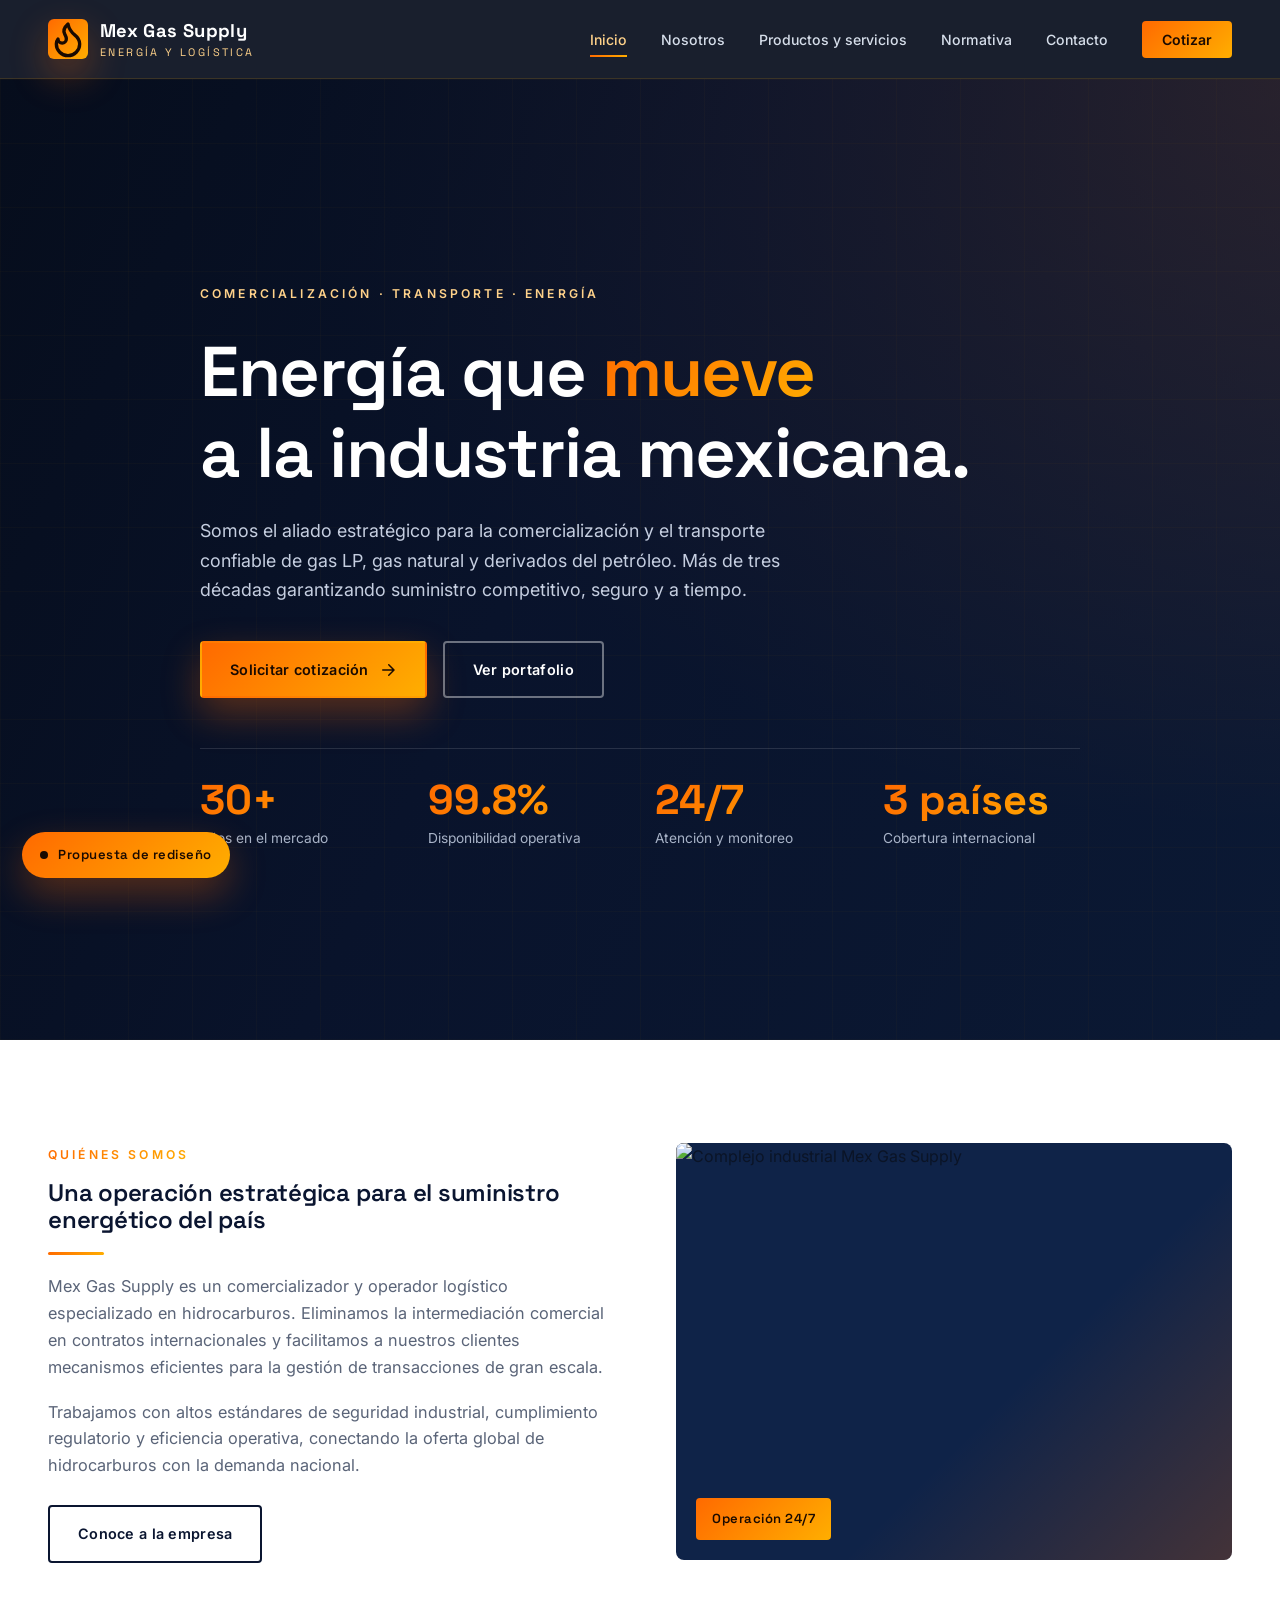
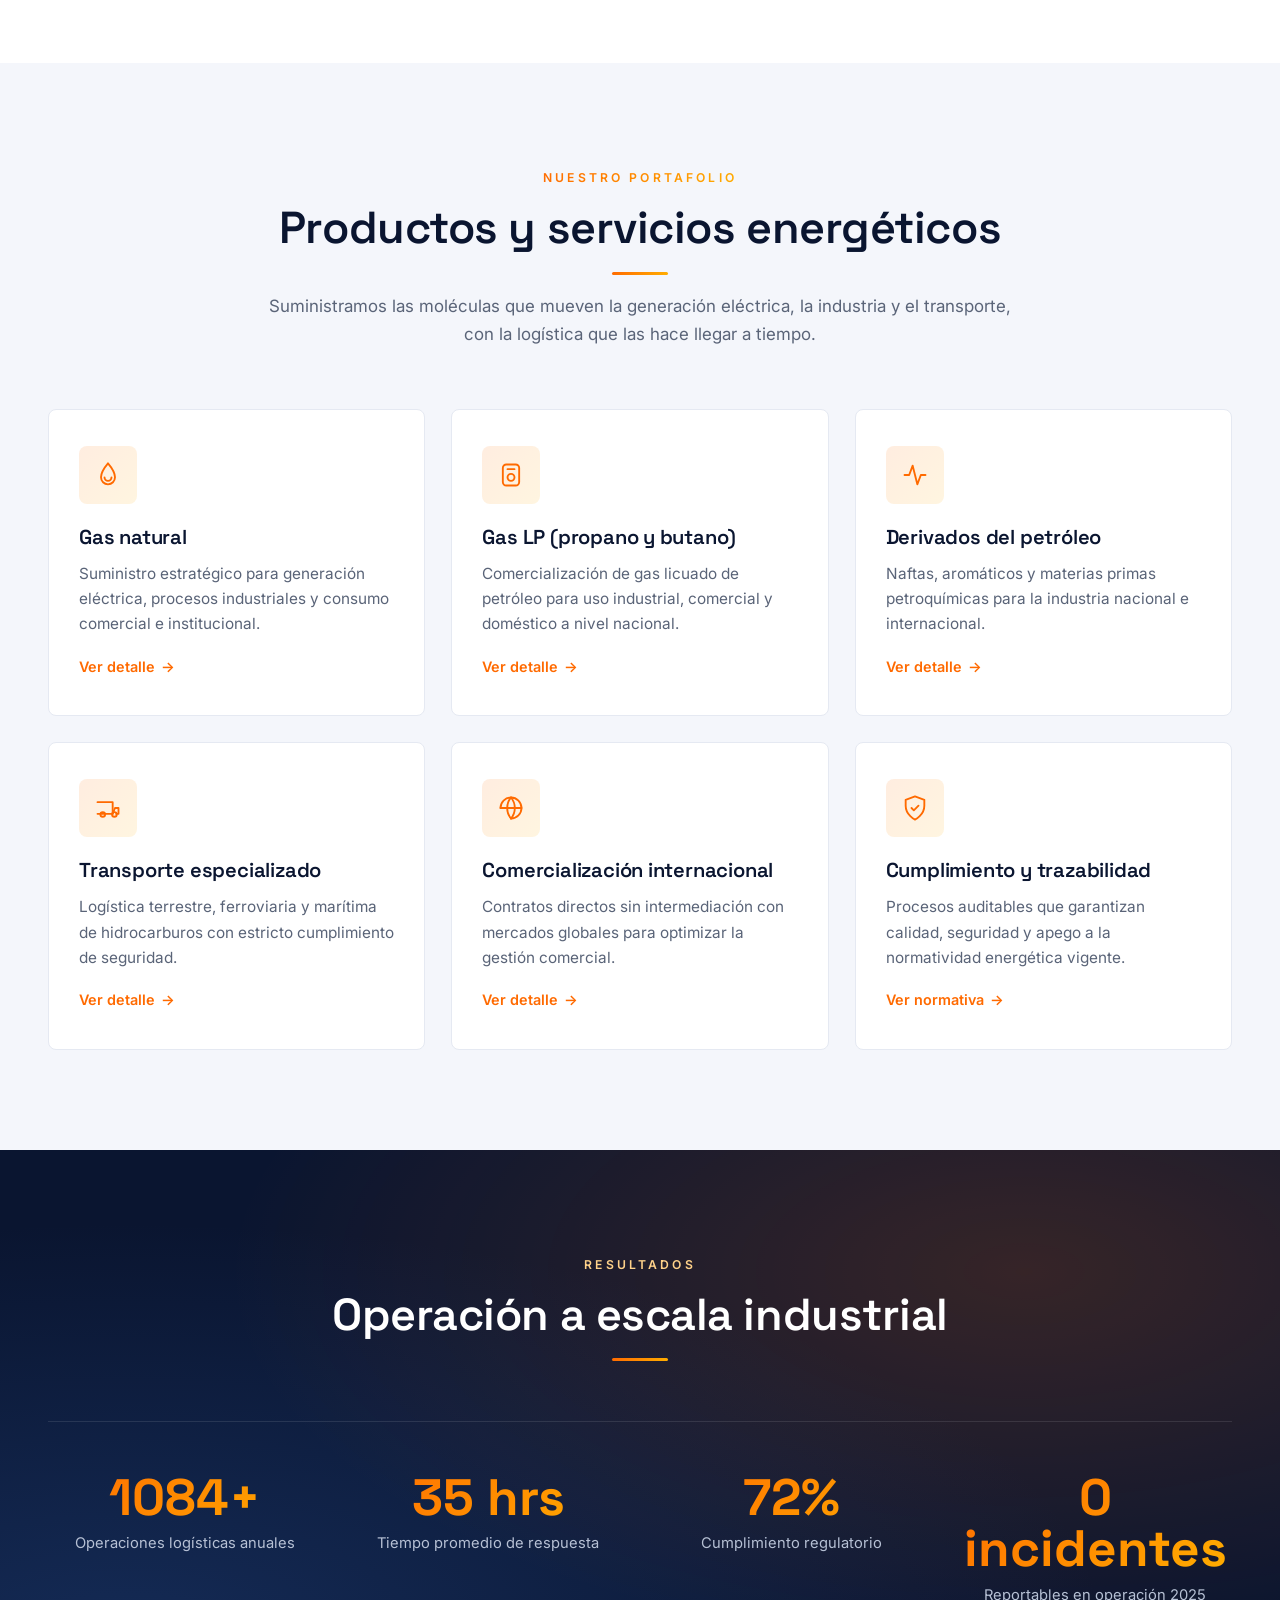
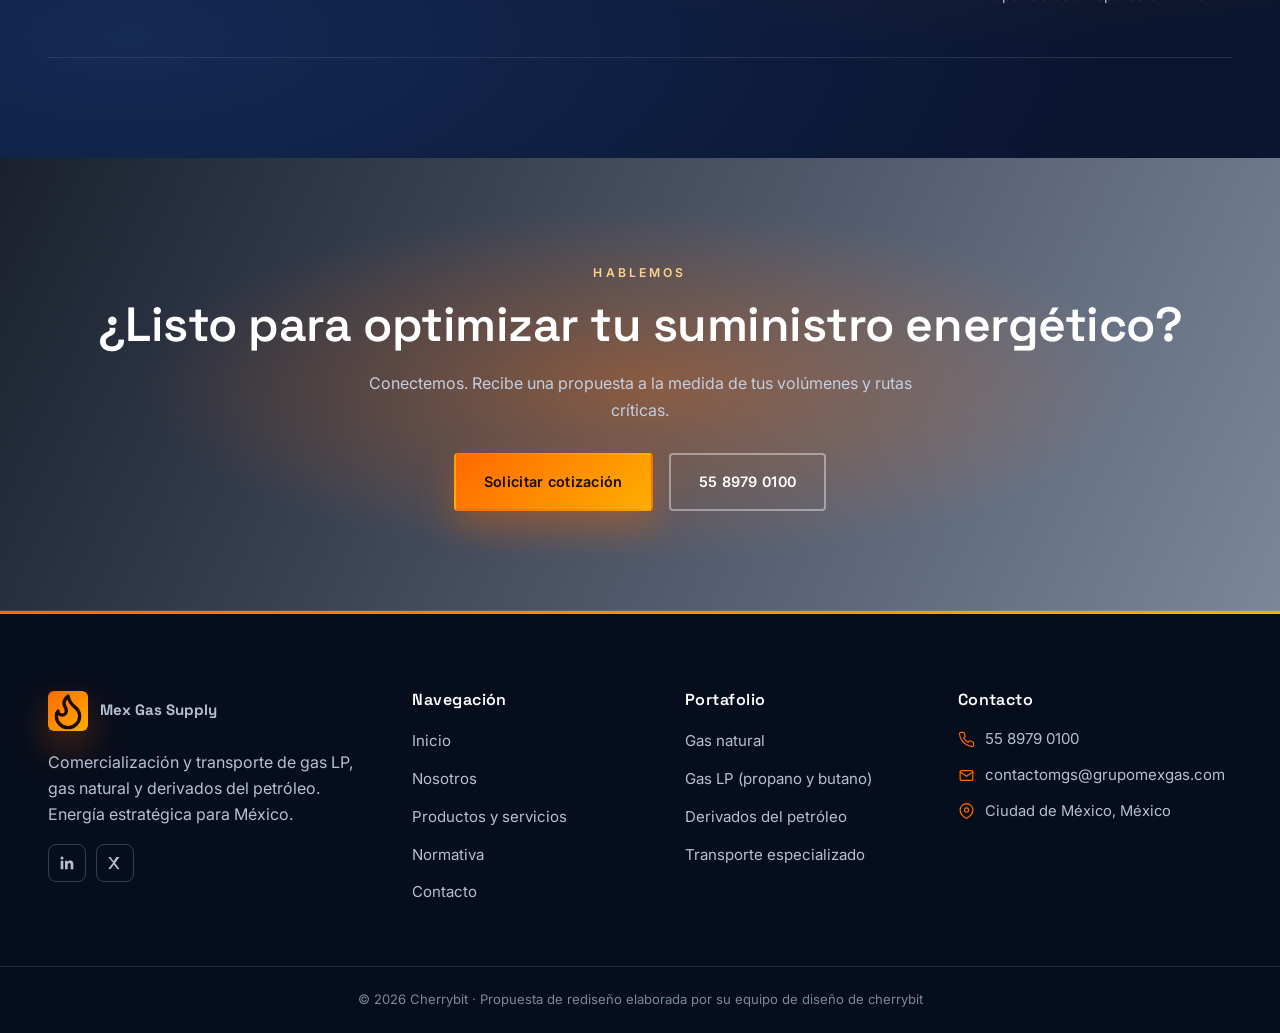
==== commit eb489a37: "change infor about desing" ====
--- a/index.html
+++ b/index.html
@@ -196,7 +196,7 @@
       </div>
     </div>
     <div class="footer-bottom">
-      <div class="container">© <span class="js-year">2026</span> Mex Gas Supply · Propuesta de rediseño elaborada por su equipo de diseño.</div>
+      <div class="container">© <span class="js-year">2026</span> Cherrybit · Propuesta de rediseño elaborada por su equipo de diseño de cherrybit</div>
     </div>
   </footer>
 
